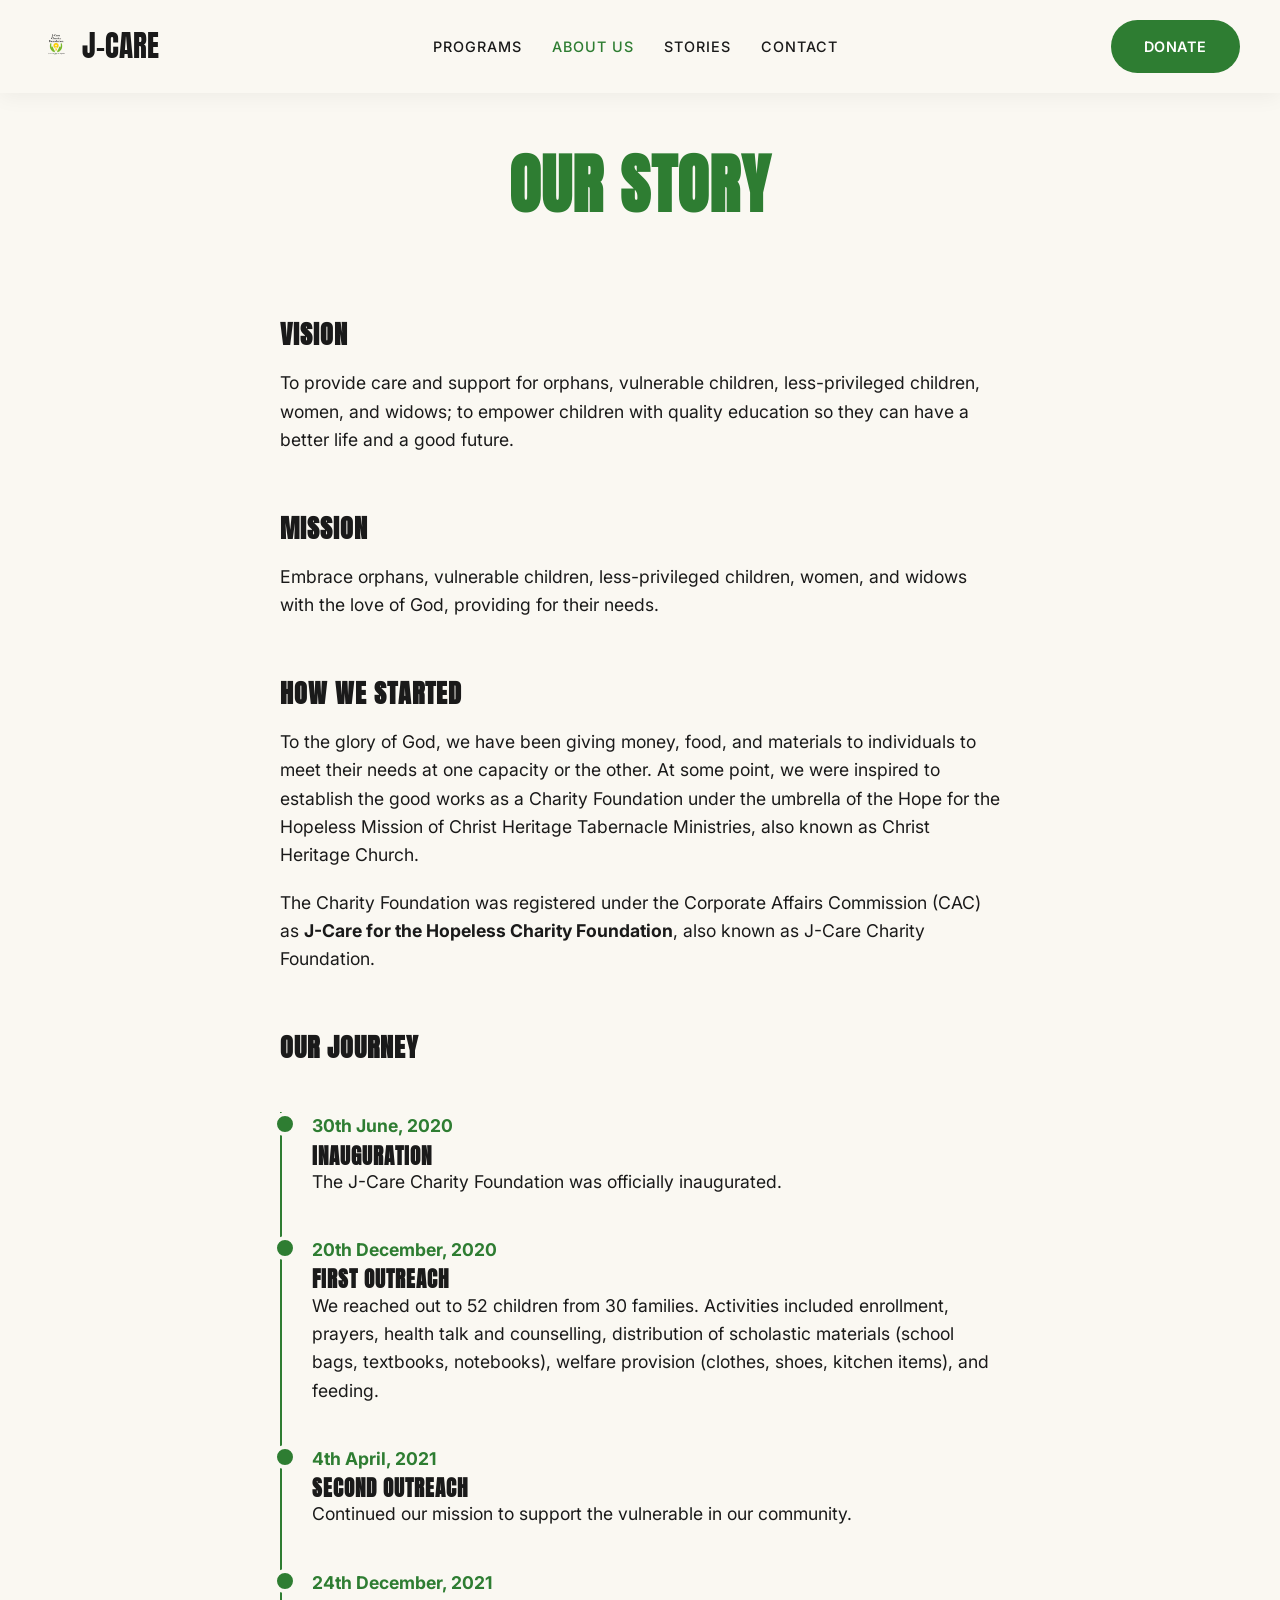
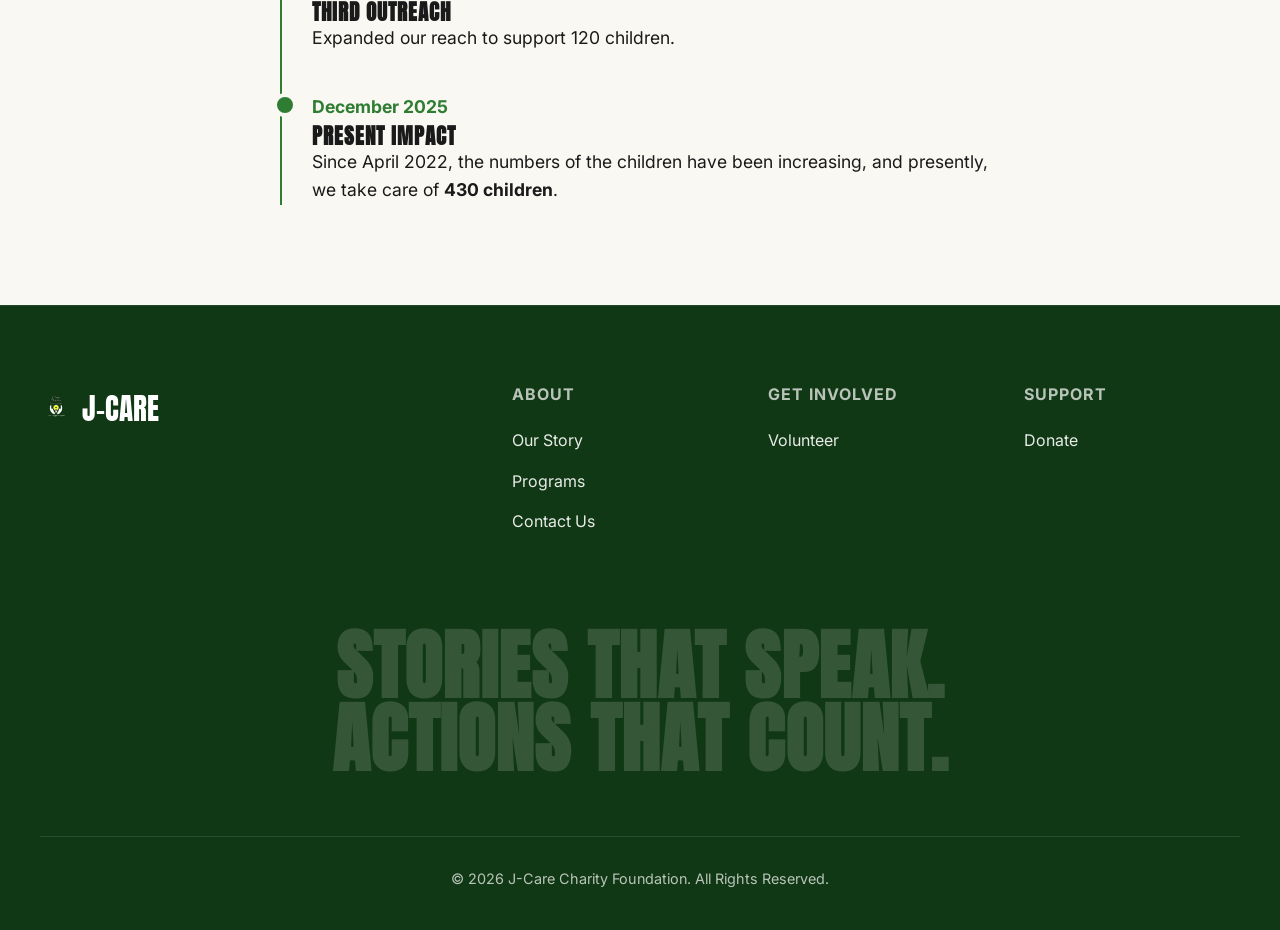
==== about.html @ a9c7470b "Second Commit" ====
<!DOCTYPE html>
<html lang="en">
<head>
  <meta charset="UTF-8">
  <meta name="viewport" content="width=device-width, initial-scale=1.0">
  <title>About Us | J-Care Charity Foundation</title>
  <link rel="stylesheet" href="css/styles.css">
  <style>
    .about-header {
      padding: 150px 0 50px;
      text-align: center;
    }
    .about-content {
      max-width: 800px;
      margin: 0 auto 100px;
      font-size: 1.1rem;
    }
    .timeline {
      margin-top: 50px;
      border-left: 2px solid var(--primary);
      padding-left: 30px;
    }
    .timeline-item {
      margin-bottom: 40px;
      position: relative;
    }
    .timeline-item::before {
      content: '';
      position: absolute;
      left: -39px;
      top: 0;
      width: 16px;
      height: 16px;
      border-radius: 50%;
      background: var(--primary);
      border: 4px solid var(--bg-cream);
    }
    .timeline-date {
      font-weight: bold;
      color: var(--primary);
      margin-bottom: 5px;
    }
    @media (max-width: 768px) {
      .about-header {
        padding: 100px 0 30px;
      }
      .about-content {
        margin-bottom: 60px;
        font-size: 1rem;
      }
      .timeline {
        padding-left: 20px;
      }
      .timeline-item::before {
        left: -29px;
      }
    }
  </style>
</head>
<body>

  <!-- Navbar -->
  <nav class="navbar scrolled" style="background: var(--bg-cream);">
    <div class="container nav-container">
      <a href="index.html" class="logo">
        <img src="images/logo-removebg-preview.png" alt="J-Care Logo" style="height: 40px; width: auto;">
        J-CARE
      </a>
      <div class="nav-links">
        <a href="programs.html">Programs</a>
        <a href="about.html" style="color: var(--primary);">About Us</a>
        <a href="impact.html">Stories</a>
        <a href="contact.html">Contact</a>
      </div>
      <div class="nav-right">
        <a href="donate.html" class="btn btn-primary">Donate</a>
      </div>
      <button class="nav-toggle" aria-label="Toggle navigation menu" aria-expanded="false">
        <span class="hamburger-line"></span>
        <span class="hamburger-line"></span>
        <span class="hamburger-line"></span>
      </button>
    </div>
  </nav>

  <!-- Mobile Navigation Drawer -->
  <div class="mobile-drawer" id="mobileDrawer" aria-hidden="true">
    <div class="drawer-header">
      <a href="index.html" class="drawer-logo">
        <img src="images/logo-removebg-preview.png" alt="J-Care Logo" style="height: 36px; width: auto;">
        J-CARE
      </a>
      <button class="drawer-close" aria-label="Close navigation menu">&times;</button>
    </div>
    <div class="drawer-links">
      <a href="index.html">Home</a>
      <a href="programs.html">Programs</a>
      <a href="about.html" class="active">About Us</a>
      <a href="impact.html">Stories</a>
      <a href="get-involved.html">Get Involved</a>
      <a href="blog.html">Blog & Updates</a>
      <a href="contact.html">Contact</a>
    </div>
    <div class="drawer-actions">
      <a href="donate.html" class="btn btn-primary" style="width: 100%; text-align: center;">Donate Now</a>
    </div>
  </div>
  <div class="drawer-backdrop" id="drawerBackdrop"></div>

  <header class="about-header container">
    <h1 class="section-title text-primary">OUR STORY</h1>
  </header>

  <section class="container about-content">
    <div style="margin-bottom: 60px;">
      <h2 style="margin-bottom: 20px;">Vision</h2>
      <p>To provide care and support for orphans, vulnerable children, less-privileged children, women, and widows; to empower children with quality education so they can have a better life and a good future.</p>
    </div>

    <div style="margin-bottom: 60px;">
      <h2 style="margin-bottom: 20px;">Mission</h2>
      <p>Embrace orphans, vulnerable children, less-privileged children, women, and widows with the love of God, providing for their needs.</p>
    </div>

    <div style="margin-bottom: 60px;">
      <h2 style="margin-bottom: 20px;">How We Started</h2>
      <p>To the glory of God, we have been giving money, food, and materials to individuals to meet their needs at one capacity or the other. At some point, we were inspired to establish the good works as a Charity Foundation under the umbrella of the Hope for the Hopeless Mission of Christ Heritage Tabernacle Ministries, also known as Christ Heritage Church.</p>
      
      <p style="margin-top: 20px;">The Charity Foundation was registered under the Corporate Affairs Commission (CAC) as <strong>J-Care for the Hopeless Charity Foundation</strong>, also known as J-Care Charity Foundation.</p>
    </div>

    <div>
      <h2 style="margin-bottom: 30px;">Our Journey</h2>
      <div class="timeline">
        <div class="timeline-item">
          <div class="timeline-date">30th June, 2020</div>
          <h3>Inauguration</h3>
          <p>The J-Care Charity Foundation was officially inaugurated.</p>
        </div>
        <div class="timeline-item">
          <div class="timeline-date">20th December, 2020</div>
          <h3>First Outreach</h3>
          <p>We reached out to 52 children from 30 families. Activities included enrollment, prayers, health talk and counselling, distribution of scholastic materials (school bags, textbooks, notebooks), welfare provision (clothes, shoes, kitchen items), and feeding.</p>
        </div>
        <div class="timeline-item">
          <div class="timeline-date">4th April, 2021</div>
          <h3>Second Outreach</h3>
          <p>Continued our mission to support the vulnerable in our community.</p>
        </div>
        <div class="timeline-item">
          <div class="timeline-date">24th December, 2021</div>
          <h3>Third Outreach</h3>
          <p>Expanded our reach to support 120 children.</p>
        </div>
        <div class="timeline-item">
          <div class="timeline-date">December 2025</div>
          <h3>Present Impact</h3>
          <p>Since April 2022, the numbers of the children have been increasing, and presently, we take care of <strong>430 children</strong>.</p>
        </div>
      </div>
    </div>
  </section>

  <!-- Footer -->
  <footer class="footer">
    <div class="container">
      <div class="footer-grid">
        <div class="footer-col">
          <a href="index.html" class="logo" style="color: white; margin-bottom: 20px;">
            <img src="images/logo-removebg-preview.png" alt="J-Care Logo" style="height: 40px; width: auto; filter: brightness(10);">
            J-CARE
          </a>
        </div>
        <div class="footer-col">
          <h4>ABOUT</h4>
          <ul>
            <li><a href="about.html">Our Story</a></li>
            <li><a href="programs.html">Programs</a></li>
            <li><a href="contact.html">Contact Us</a></li>
          </ul>
        </div>
        <div class="footer-col">
          <h4>GET INVOLVED</h4>
          <ul>
            <li><a href="get-involved.html">Volunteer</a></li>
          </ul>
        </div>
        <div class="footer-col">
          <h4>SUPPORT</h4>
          <ul>
            <li><a href="donate.html">Donate</a></li>
          </ul>
        </div>
      </div>
      <h2 class="footer-tagline">STORIES THAT SPEAK.<br>ACTIONS THAT COUNT.</h2>
      <div class="footer-bottom">
        <p style="opacity: 0.7; font-size: 0.9rem;">&copy; 2026 J-Care Charity Foundation. All Rights Reserved.</p>
      </div>
    </div>
  </footer>

  <script src="js/main.js"></script>
</body>
</html>
---- css/styles.css ----
@import url('https://fonts.googleapis.com/css2?family=Anton&family=Inter:wght@300;400;500;600;700&display=swap');

:root {
  --primary: #2E7D32;         /* J-Care Rich Green */
  --primary-light: #43A047;   /* Leaf Green */
  --primary-dark: #1B5E20;    /* Forest Green */
  --secondary: #F5B800;       /* J-Care Golden Yellow */
  --secondary-dark: #D49A00;  /* Deep Amber Gold */
  --secondary-light: #FFF8E1; /* Soft Warm Yellow */
  --bg-cream: #FAF8F2;        /* Warm natural background */
  --bg-white: #FFFFFF;
  --text-dark: #1A1A1A;
  --text-light: #FFFFFF;
  --text-muted: #6B6B6B;
  --border-radius-pill: 50px;
  --border-radius-card: 20px;
  --border-radius-input: 16px;
  --font-display: 'Anton', sans-serif;
  --font-body: 'Inter', sans-serif;
  --transition: all 0.3s ease;
}

* {
  margin: 0;
  padding: 0;
  box-sizing: border-box;
}

html {
  overflow-x: hidden;
  width: 100%;
  -webkit-text-size-adjust: 100%;
}

body {
  font-family: var(--font-body);
  background-color: var(--bg-cream);
  color: var(--text-dark);
  line-height: 1.6;
  overflow-x: hidden;
  width: 100%;
  position: relative;
}

body.menu-open {
  overflow: hidden;
  touch-action: none;
}

h1, h2, h3, h4, h5, h6 {
  font-family: var(--font-display);
  text-transform: uppercase;
  letter-spacing: 1px;
  line-height: 1.1;
}

a {
  text-decoration: none;
  color: inherit;
  transition: var(--transition);
}

img {
  max-width: 100%;
  height: auto;
  display: block;
}

/* Utilities */
.container {
  width: 100%;
  max-width: 1440px;
  margin: 0 auto;
  padding: 0 clamp(16px, 4vw, 40px);
}

.text-primary {
  color: var(--primary);
}

.text-secondary {
  color: var(--secondary-dark);
}

.text-yellow {
  color: var(--secondary);
}

.text-green {
  color: var(--primary);
}

.bg-primary {
  background-color: var(--primary);
  color: var(--text-light);
}

.bg-secondary {
  background-color: var(--secondary);
  color: var(--text-dark);
}

.btn {
  display: inline-flex;
  align-items: center;
  justify-content: center;
  padding: 14px 32px;
  border-radius: var(--border-radius-pill);
  font-weight: 600;
  font-size: 0.9rem;
  text-transform: uppercase;
  letter-spacing: 0.5px;
  cursor: pointer;
  border: 1px solid transparent;
  transition: var(--transition);
}

.btn-primary {
  background-color: var(--primary);
  color: var(--text-light);
}

.btn-primary:hover {
  background-color: var(--primary-dark);
}

.btn-secondary {
  background-color: var(--secondary);
  color: #1A1A1A;
  font-weight: 700;
}

.btn-secondary:hover {
  background-color: var(--secondary-dark);
  color: #FFFFFF;
}

.btn-outline {
  background-color: transparent;
  border-color: var(--text-dark);
  color: var(--text-dark);
}

.btn-outline:hover {
  background-color: var(--text-dark);
  color: var(--bg-cream);
}

/* Navbar */
.navbar {
  position: fixed;
  top: 0;
  left: 0;
  width: 100%;
  padding: 20px 0;
  z-index: 1000;
  transition: var(--transition);
  background: transparent;
}

.navbar.scrolled {
  background: var(--bg-cream);
  box-shadow: 0 4px 20px rgba(0,0,0,0.05);
}

.nav-container {
  display: flex;
  justify-content: space-between;
  align-items: center;
}

.logo {
  font-family: var(--font-display);
  font-size: 1.8rem;
  color: var(--text-dark);
  display: flex;
  align-items: center;
  gap: 10px;
}

.logo span {
  color: var(--primary);
}

.logo-img {
  height: 90px;
  width: auto;
  display: block;
}

.nav-links {
  display: flex;
  gap: 30px;
}

.nav-links a {
  font-weight: 500;
  font-size: 0.9rem;
  text-transform: uppercase;
  letter-spacing: 1px;
}

.nav-links a:hover {
  color: var(--primary);
}

.nav-right {
  display: flex;
  align-items: center;
  gap: 20px;
}

/* Mobile Nav Toggle & Drawer */
.nav-toggle {
  display: none;
  flex-direction: column;
  justify-content: space-around;
  width: 32px;
  height: 28px;
  background: transparent;
  border: none;
  cursor: pointer;
  padding: 2px;
  z-index: 1002;
}

.hamburger-line {
  width: 100%;
  height: 3px;
  background: var(--text-dark);
  border-radius: 3px;
  transition: all 0.3s cubic-bezier(0.25, 1, 0.5, 1);
  transform-origin: center;
}

.nav-toggle.open .hamburger-line:nth-child(1) {
  transform: translateY(8px) rotate(45deg);
}

.nav-toggle.open .hamburger-line:nth-child(2) {
  opacity: 0;
  transform: scaleX(0);
}

.nav-toggle.open .hamburger-line:nth-child(3) {
  transform: translateY(-8px) rotate(-45deg);
}

.mobile-drawer {
  position: fixed;
  top: 0;
  right: 0;
  width: min(85vw, 360px);
  height: 100vh;
  height: 100dvh;
  background: var(--bg-cream);
  z-index: 1100;
  transform: translateX(105%);
  transition: transform 0.35s cubic-bezier(0.25, 1, 0.5, 1);
  box-shadow: -10px 0 40px rgba(0,0,0,0.15);
  display: flex;
  flex-direction: column;
  padding: 24px 24px 32px;
  overflow-y: auto;
  visibility: hidden;
}

.mobile-drawer.active {
  transform: translateX(0);
  visibility: visible;
}

.drawer-header {
  display: flex;
  justify-content: space-between;
  align-items: center;
  padding-bottom: 16px;
  border-bottom: 1px solid rgba(0,0,0,0.08);
  margin-bottom: 20px;
}

.drawer-logo {
  font-family: var(--font-display);
  font-size: 1.6rem;
  color: var(--text-dark);
  display: flex;
  align-items: center;
  gap: 10px;
}

.drawer-close {
  background: none;
  border: none;
  font-size: 2.2rem;
  color: var(--text-dark);
  cursor: pointer;
  line-height: 1;
  padding: 4px;
  transition: color 0.2s ease, transform 0.2s ease;
}

.drawer-close:hover {
  color: var(--primary);
  transform: scale(1.1);
}

.drawer-links {
  display: flex;
  flex-direction: column;
  gap: 6px;
  margin-bottom: 25px;
}

.drawer-links a {
  font-size: 1.1rem;
  font-weight: 600;
  color: var(--text-dark);
  padding: 12px 10px;
  border-radius: 12px;
  text-transform: uppercase;
  letter-spacing: 0.5px;
  transition: all 0.2s ease;
  display: flex;
  align-items: center;
  justify-content: space-between;
}

.drawer-links a:hover,
.drawer-links a.active {
  background: rgba(46, 125, 50, 0.08);
  color: var(--primary);
  padding-left: 15px;
}

.drawer-actions {
  display: flex;
  flex-direction: column;
  gap: 12px;
  margin-top: auto;
  padding-top: 20px;
  border-top: 1px solid rgba(0,0,0,0.08);
}

.drawer-backdrop {
  position: fixed;
  inset: 0;
  background: rgba(0,0,0,0.5);
  backdrop-filter: blur(4px);
  -webkit-backdrop-filter: blur(4px);
  z-index: 1090;
  opacity: 0;
  visibility: hidden;
  transition: opacity 0.3s ease, visibility 0.3s ease;
}

.drawer-backdrop.active {
  opacity: 1;
  visibility: visible;
}

/* Hero Section */
.hero {
  min-height: 100vh;
  display: flex;
  flex-direction: column;
  justify-content: center;
  align-items: center;
  text-align: center;
  padding-top: 140px;
  padding-bottom: 60px;
  position: relative;
  overflow: hidden;
}

@keyframes logoPopUp {
  0% {
    opacity: 0;
    transform: scale(0.2) translateY(30px);
  }
  65% {
    opacity: 1;
    transform: scale(1.1) translateY(-6px);
  }
  85% {
    transform: scale(0.96) translateY(2px);
  }
  100% {
    opacity: 1;
    transform: scale(1) translateY(0);
  }
}

@keyframes slideInLeft {
  from {
    opacity: 0;
    transform: translateX(-100px);
  }
  to {
    opacity: 1;
    transform: translateX(0);
  }
}

@keyframes fadeInSlideUp {
  from {
    opacity: 0;
    transform: translateY(24px);
  }
  to {
    opacity: 1;
    transform: translateY(0);
  }
}

.hero-logo-wrapper {
  display: flex;
  justify-content: center;
  align-items: center;
  margin-bottom: 1.5rem;
}

.hero-logo {
  width: clamp(90px, 12vw, 140px);
  height: auto;
  margin: 0 auto;
  opacity: 0;
  transform: scale(0.2);
  animation: logoPopUp 0.85s cubic-bezier(0.34, 1.56, 0.64, 1) 0.15s forwards;
  filter: drop-shadow(0 10px 25px rgba(46, 125, 50, 0.18));
  transition: transform 0.3s ease;
}

.hero-logo:hover {
  transform: scale(1.06) rotate(-2deg);
}

.hero-title {
  font-size: clamp(2.8rem, 8vw, 8.5rem);
  margin-bottom: 1.25rem;
  line-height: 1.05;
  white-space: normal;
  word-break: break-word;
}

.hero-title .word {
  display: inline-block;
  white-space: nowrap;
}

.hero-title .char {
  display: inline-block;
  opacity: 0;
  animation: slideInLeft 1.1s cubic-bezier(0.25, 1, 0.5, 1) both;
  animation-delay: calc(0.65s + var(--i) * 0.05s);
  color: var(--primary);
}

.hero-title .word.text-green .char,
.hero-title .word:nth-of-type(1) .char,
.hero-title .word:nth-of-type(2) .char {
  color: var(--primary);
}

.hero-title .word.text-yellow .char,
.hero-title .word:nth-of-type(3) .char,
.hero-title .word:nth-of-type(4) .char {
  color: var(--secondary);
}

.hero-subtitle {
  font-size: clamp(1rem, 2.5vw, 1.25rem);
  max-width: 600px;
  margin: 0 auto 2.5rem;
  padding: 0 10px;
  color: var(--text-muted);
  opacity: 0;
  animation: fadeInSlideUp 0.9s cubic-bezier(0.25, 1, 0.5, 1) 1.65s forwards;
}

.hero-ctas {
  display: flex;
  gap: 15px;
  justify-content: center;
  flex-wrap: wrap;
  opacity: 0;
  animation: fadeInSlideUp 0.9s cubic-bezier(0.25, 1, 0.5, 1) 1.9s forwards;
}

/* Impact Section */
.impact-section {
  padding: 100px 0;
  background-color: var(--bg-cream);
  text-align: center;
}

.section-title {
  font-size: clamp(2.2rem, 5vw, 4rem);
  margin-bottom: 50px;
}

.impact-grid {
  display: grid;
  grid-template-columns: repeat(auto-fit, minmax(min(100%, 280px), 1fr));
  gap: 25px;
}

.impact-card {
  background: var(--bg-white);
  padding: 60px 40px;
  border-radius: var(--border-radius-card);
  box-shadow: 0 10px 40px rgba(0,0,0,0.03);
  text-align: left;
  transition: transform 0.4s ease, box-shadow 0.4s ease;
  border-top: 4px solid var(--primary);
}

.impact-card:nth-child(2) {
  border-top-color: var(--secondary);
}

.impact-card:nth-child(3) {
  border-top-color: var(--primary-light);
}

.impact-card:hover {
  transform: translateY(-10px);
}

.impact-card h3 {
  font-size: 1rem;
  color: var(--text-muted);
  margin-bottom: 40px;
  font-family: var(--font-body);
  letter-spacing: 1px;
}

.impact-number {
  font-size: 4.5rem;
  font-family: var(--font-display);
  color: var(--secondary-dark);
  margin-bottom: 20px;
}

.impact-number span {
  color: var(--primary);
}

.impact-card p {
  color: var(--text-muted);
  font-size: 0.95rem;
}

/* Full Bleed Carousel */
.carousel-section {
  background-color: #000;
  padding: 100px 0;
  position: relative;
  overflow: hidden;
}

.carousel-track {
  display: flex;
  width: 100%;
  align-items: center;
  transition: transform 0.4s cubic-bezier(0.25, 1, 0.5, 1);
}

.carousel-slide {
  flex: 0 0 100%;
  position: relative;
  display: flex;
  align-items: center;
  justify-content: center;
}

.carousel-text {
  position: relative;
  font-size: clamp(4rem, 10vw, 10rem);
  font-family: var(--font-display);
  color: white;
  text-shadow: 2px 4px 20px rgba(0,0,0,0.5);
  margin: 0;
  z-index: 2;
  text-align: center;
  padding: 0 20px;
}

/* Stories Section */
.stories-section {
  padding: 100px 0;
  background: var(--bg-cream);
  overflow: hidden;
}

.stories-carousel {
  width: 100%;
  overflow: hidden;
  padding: 20px 0;
}

.marquee-track {
  display: flex;
  width: max-content;
  animation: scroll-marquee 40s linear infinite;
}

.marquee-track:hover {
  animation-play-state: paused;
}

@keyframes scroll-marquee {
  0% { transform: translateX(0); }
  100% { transform: translateX(-50%); }
}

.story-card {
  width: 350px;
  height: 450px;
  border-radius: 35px;
  margin-right: 20px;
  position: relative;
  overflow: hidden;
  flex: 0 0 auto;
}

.story-card img {
  width: 100%;
  height: 100%;
  object-fit: cover;
  transition: transform 0.5s ease;
}

.story-card:hover img {
  transform: scale(1.05);
}

.story-content {
  position: absolute;
  bottom: 0;
  left: 0;
  width: 100%;
  padding: 30px;
  background: linear-gradient(to top, rgba(0,0,0,0.8), transparent);
  color: var(--text-light);
}

/* Donate Section */
.donate-section {
  position: relative;
  min-height: 100vh;
  display: flex;
  align-items: center;
  justify-content: center;
  background-image: url("../images/Children Carnival/donateimg.jpg");
  background-size: cover;
  background-position: center;
  padding: 100px 20px;
}

.donate-overlay {
  position: absolute;
  top: 0; left: 0; width: 100%; height: 100%;
  background: linear-gradient(to bottom, transparent 40%, #154719 100%);
  opacity: 0.92;
}

.donate-card {
  position: relative;
  z-index: 10;
  background: rgba(255, 255, 255, 0.85);
  backdrop-filter: blur(20px);
  -webkit-backdrop-filter: blur(20px);
  padding: 50px;
  border-radius: 40px;
  width: 100%;
  max-width: 600px;
  box-shadow: 0 20px 60px rgba(0,0,0,0.15);
  text-align: center;
}

.donate-card h3 {
  font-family: var(--font-body);
  font-weight: 700;
  font-size: 1.2rem;
  margin-bottom: 30px;
  text-transform: none;
}

.donate-toggle {
  display: flex;
  background: var(--bg-cream);
  border-radius: var(--border-radius-pill);
  padding: 5px;
  margin-bottom: 30px;
}

.donate-toggle button {
  flex: 1;
  padding: 12px;
  border: none;
  background: transparent;
  border-radius: var(--border-radius-pill);
  font-weight: 600;
  font-size: 0.9rem;
  cursor: pointer;
  transition: var(--transition);
}

.donate-toggle button.active {
  background: var(--primary);
  color: white;
  box-shadow: 0 4px 10px rgba(46, 125, 50, 0.25);
}

.donate-grid {
  display: grid;
  grid-template-columns: repeat(3, 1fr);
  gap: 15px;
  margin-bottom: 20px;
}

.donate-amount {
  padding: 15px;
  border: 1px solid #eee;
  border-radius: var(--border-radius-pill);
  background: transparent;
  font-weight: 600;
  cursor: pointer;
  transition: var(--transition);
}

.donate-amount:hover, .donate-amount.active {
  border-color: var(--primary);
  color: var(--primary);
  background: rgba(46, 125, 50, 0.08);
}

.donate-custom {
  width: 100%;
  padding: 15px 25px;
  border: 1px solid #eee;
  border-radius: var(--border-radius-pill);
  margin-bottom: 20px;
  font-size: 1rem;
  outline: none;
}

.donate-custom:focus {
  border-color: var(--primary);
}

.donate-card .btn-primary {
  background-color: var(--secondary);
  color: #1A1A1A;
  font-weight: 700;
}

.donate-card .btn-primary:hover {
  background-color: var(--secondary-dark);
  color: #FFFFFF;
}

.donate-footer-text {
  position: relative;
  z-index: 10;
  text-align: center;
  color: var(--text-light);
  margin-top: 50px;
}

.donate-footer-text h2 {
  font-size: clamp(3rem, 6vw, 5rem);
  margin-bottom: 20px;
}

/* Programs Section */
.programs-section {
  padding: 100px 0;
  background: var(--primary);
  color: var(--text-light);
}

.programs-grid {
  display: grid;
  grid-template-columns: repeat(auto-fit, minmax(min(100%, 280px), 1fr));
  gap: 30px;
  margin-top: 60px;
}

.program-card {
  display: flex;
  flex-direction: column;
  gap: 20px;
  text-align: left;
}

.program-img-wrapper {
  background: rgba(0,0,0,0.1);
  border-radius: 30px;
  height: 350px;
  position: relative;
  overflow: hidden;
  cursor: pointer;
}

.program-img {
  position: absolute;
  top: 0; left: 0; width: 100%; height: 100%;
  object-fit: cover;
  opacity: 1;
  transition: transform 0.5s ease;
  transform: scale(1);
}

.program-img-wrapper:hover .program-img {
  transform: scale(1.06);
}

.program-icon {
  position: absolute;
  top: 20px;
  right: 20px;
  width: 40px;
  height: 40px;
  background: rgba(255,255,255,0.25);
  border-radius: 50%;
  display: flex;
  align-items: center;
  justify-content: center;
  backdrop-filter: blur(5px);
  transition: background 0.3s ease, transform 0.3s ease;
  z-index: 10;
}

.program-img-wrapper:hover .program-icon {
  background: var(--secondary);
  transform: scale(1.1);
}

.program-img-wrapper:hover .program-icon svg {
  stroke: #1A1A1A;
}

.program-content {
  padding: 0 10px;
}

.program-card h3 {
  font-size: 2rem;
  margin-bottom: 15px;
  text-transform: none;
  font-family: var(--font-display);
}

.program-card p {
  font-size: 0.95rem;
  opacity: 0.9;
}

.programs-section .btn-outline {
  border: 2px solid var(--secondary);
  color: var(--secondary);
  font-weight: 700;
  transition: var(--transition);
}

.programs-section .btn-outline:hover {
  background-color: var(--secondary);
  color: #113814;
  border-color: var(--secondary);
  transform: translateY(-2px);
  box-shadow: 0 8px 20px rgba(0,0,0,0.15);
}


/* Footer */
.footer {
  background: #113814;
  color: var(--text-light);
  padding: 80px 0 40px;
  border-top: 1px solid rgba(255,255,255,0.08);
}

.footer-grid {
  display: grid;
  grid-template-columns: 2fr 1fr 1fr 1fr;
  gap: 40px;
  margin-bottom: 80px;
}

.footer-col h4 {
  font-family: var(--font-body);
  font-size: 1rem;
  margin-bottom: 25px;
  opacity: 0.7;
}

.footer-col ul {
  list-style: none;
}

.footer-col ul li {
  margin-bottom: 15px;
}

.footer-col ul a {
  opacity: 0.9;
}

.footer-col ul a:hover {
  opacity: 1;
  color: var(--secondary);
  text-decoration: none;
}

.footer-tagline {
  font-size: clamp(2.4rem, 6vw, 6.5rem);
  text-align: center;
  opacity: 0.15;
  margin-bottom: 60px;
  line-height: 0.95;
  word-break: break-word;
}

.footer-bottom {
  display: flex;
  justify-content: center;
  align-items: center;
  text-align: center;
  padding-top: 30px;
  border-top: 1px solid rgba(255,255,255,0.1);
}

/* Comprehensive Responsive System */
@media (max-width: 1024px) {
  .hero-title {
    font-size: clamp(2.6rem, 7vw, 6rem);
  }
  .footer-grid {
    grid-template-columns: 1.5fr 1fr 1fr 1fr;
    gap: 30px;
  }
}

@media (max-width: 900px) {
  .footer-grid {
    grid-template-columns: 1fr 1fr;
    gap: 40px;
    margin-bottom: 50px;
  }
}

@media (max-width: 768px) {
  /* Navigation: Show mobile toggle, hide desktop nav */
  .nav-links, .nav-right {
    display: none !important;
  }
  .nav-toggle {
    display: flex;
  }

  /* Hero Section */
  .hero {
    padding-top: 110px;
    padding-bottom: 40px;
    min-height: calc(100vh - 60px);
  }
  .hero-logo-wrapper {
    margin-bottom: 1.25rem;
  }
  .hero-logo {
    width: clamp(75px, 18vw, 110px);
  }
  .hero-title {
    font-size: clamp(2.3rem, 9vw, 4.5rem);
    margin-bottom: 1rem;
  }
  .hero-subtitle {
    font-size: 1.05rem;
    margin-bottom: 2rem;
  }

  /* Impact Section */
  .impact-section {
    padding: 70px 0;
  }
  .impact-card {
    padding: 35px 25px;
  }
  .impact-number {
    font-size: clamp(3rem, 10vw, 4rem);
  }

  /* Full Bleed Carousel */
  .carousel-section {
    padding: 60px 0;
  }
  .carousel-text {
    font-size: clamp(2rem, 7vw, 4.5rem);
  }

  /* Stories Section */
  .stories-section {
    padding: 70px 0;
  }
  .story-card {
    width: 290px;
    height: 390px;
    border-radius: 24px;
    margin-right: 15px;
  }
  .story-content {
    padding: 20px;
  }
  .story-content h4 {
    font-size: 1.15rem;
  }
  .story-content p {
    font-size: 0.85rem;
  }

  /* Donate Section */
  .donate-section {
    padding: 70px 15px;
    min-height: auto;
  }
  .donate-card {
    padding: 32px 20px;
    border-radius: 28px;
    max-width: 500px;
  }
  .donate-grid {
    grid-template-columns: repeat(2, 1fr);
    gap: 10px;
  }
  .donate-amount {
    padding: 12px 6px;
    font-size: 0.9rem;
  }
  .donate-footer-text {
    margin-top: 35px;
  }
  .donate-footer-text h2 {
    font-size: clamp(2.2rem, 6vw, 3.5rem);
  }

  /* Programs Section */
  .programs-section {
    padding: 70px 0;
  }
  .program-img-wrapper {
    height: 280px;
    border-radius: 22px;
  }
  .program-card h3 {
    font-size: 1.6rem;
  }

  /* Footer */
  .footer {
    padding: 60px 0 30px;
  }
  .footer-grid {
    grid-template-columns: 1fr;
    gap: 30px;
    margin-bottom: 40px;
  }
  .footer-tagline {
    font-size: clamp(2.2rem, 7vw, 4.5rem);
    margin-bottom: 40px;
  }
  .footer-bottom {
    flex-direction: column;
    gap: 15px;
    text-align: center;
  }
}

@media (max-width: 480px) {
  .hero-ctas {
    flex-direction: column;
    width: 100%;
    max-width: 300px;
    margin: 0 auto;
    gap: 12px;
  }
  .hero-ctas .btn {
    width: 100%;
    text-align: center;
    padding: 12px 24px;
  }
  .section-title {
    font-size: clamp(1.9rem, 7vw, 2.5rem);
    margin-bottom: 35px;
  }
  .story-card {
    width: 250px;
    height: 350px;
    border-radius: 20px;
  }
  .donate-toggle button {
    padding: 10px 6px;
    font-size: 0.8rem;
  }
}

/* Ensure mobile form elements don't trigger iOS Safari auto-zoom */
@media (max-width: 768px) {
  input, select, textarea {
    font-size: 16px !important;
  }
}
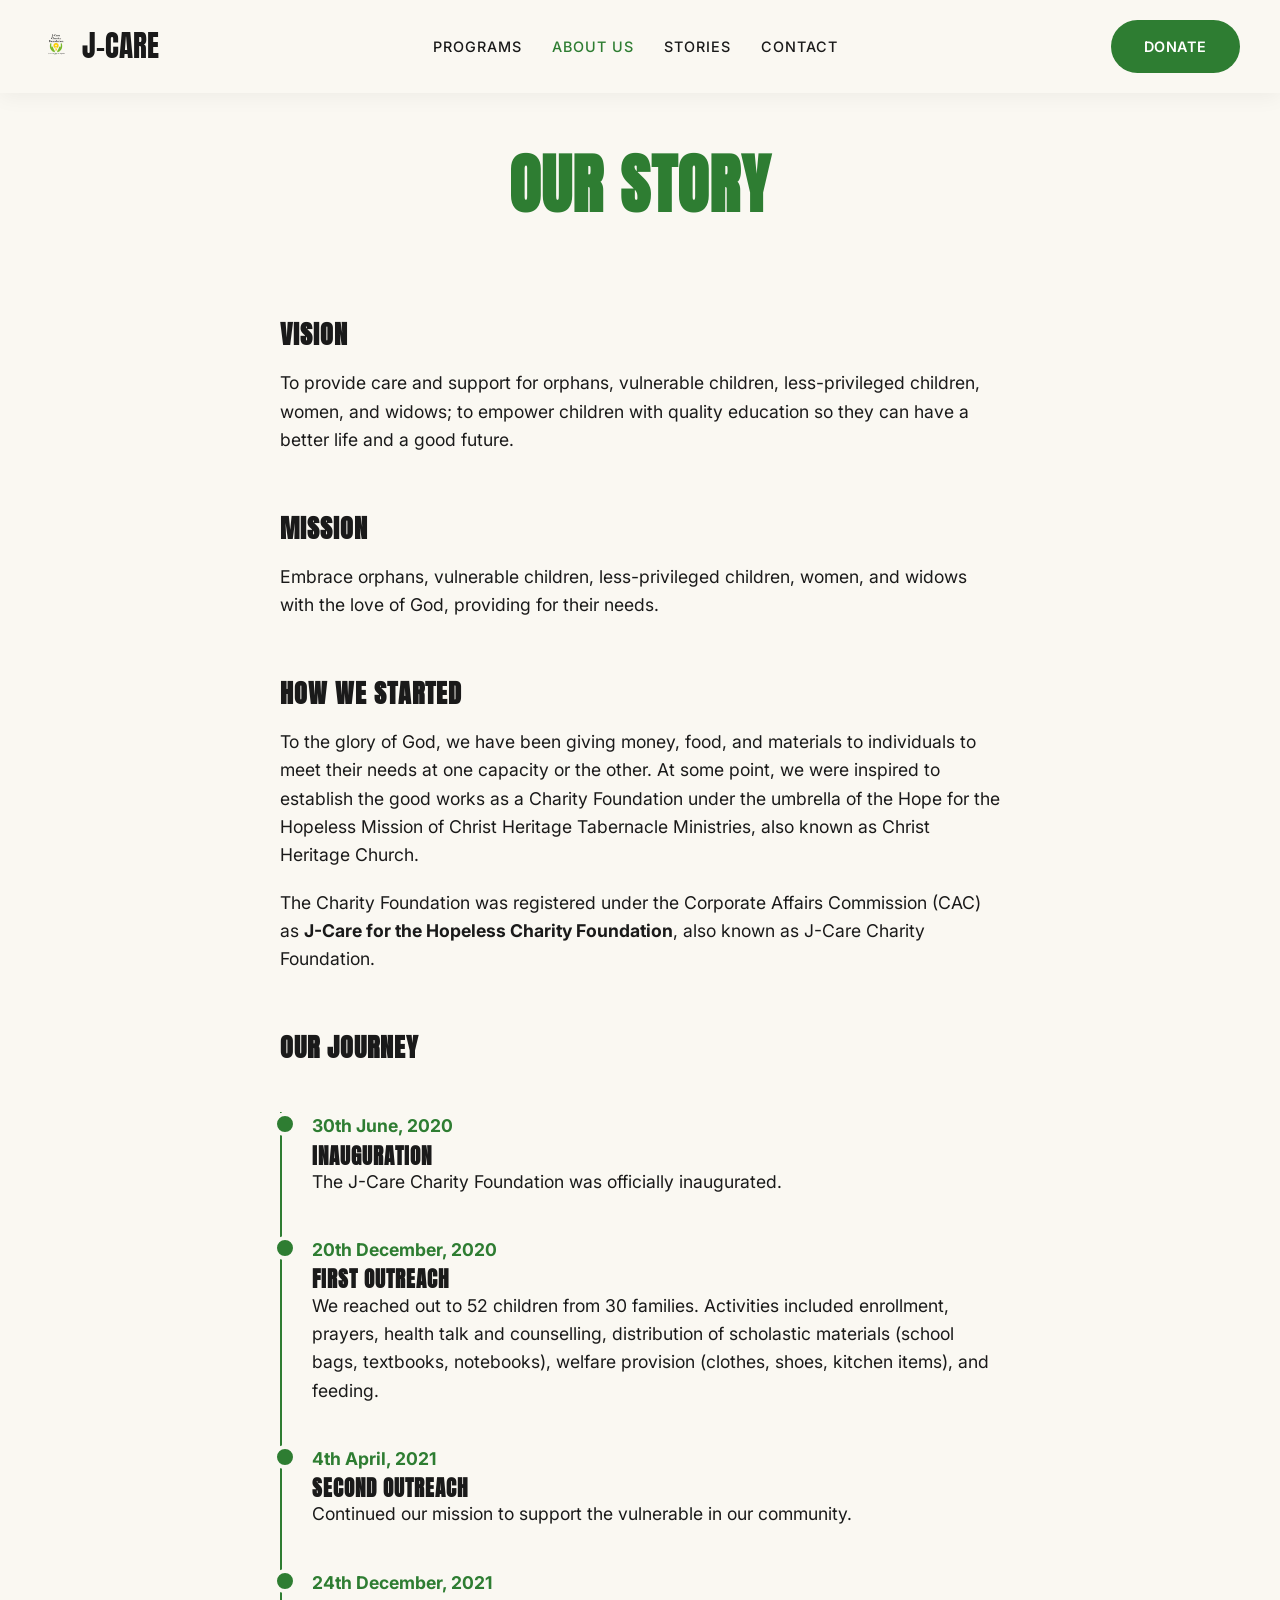
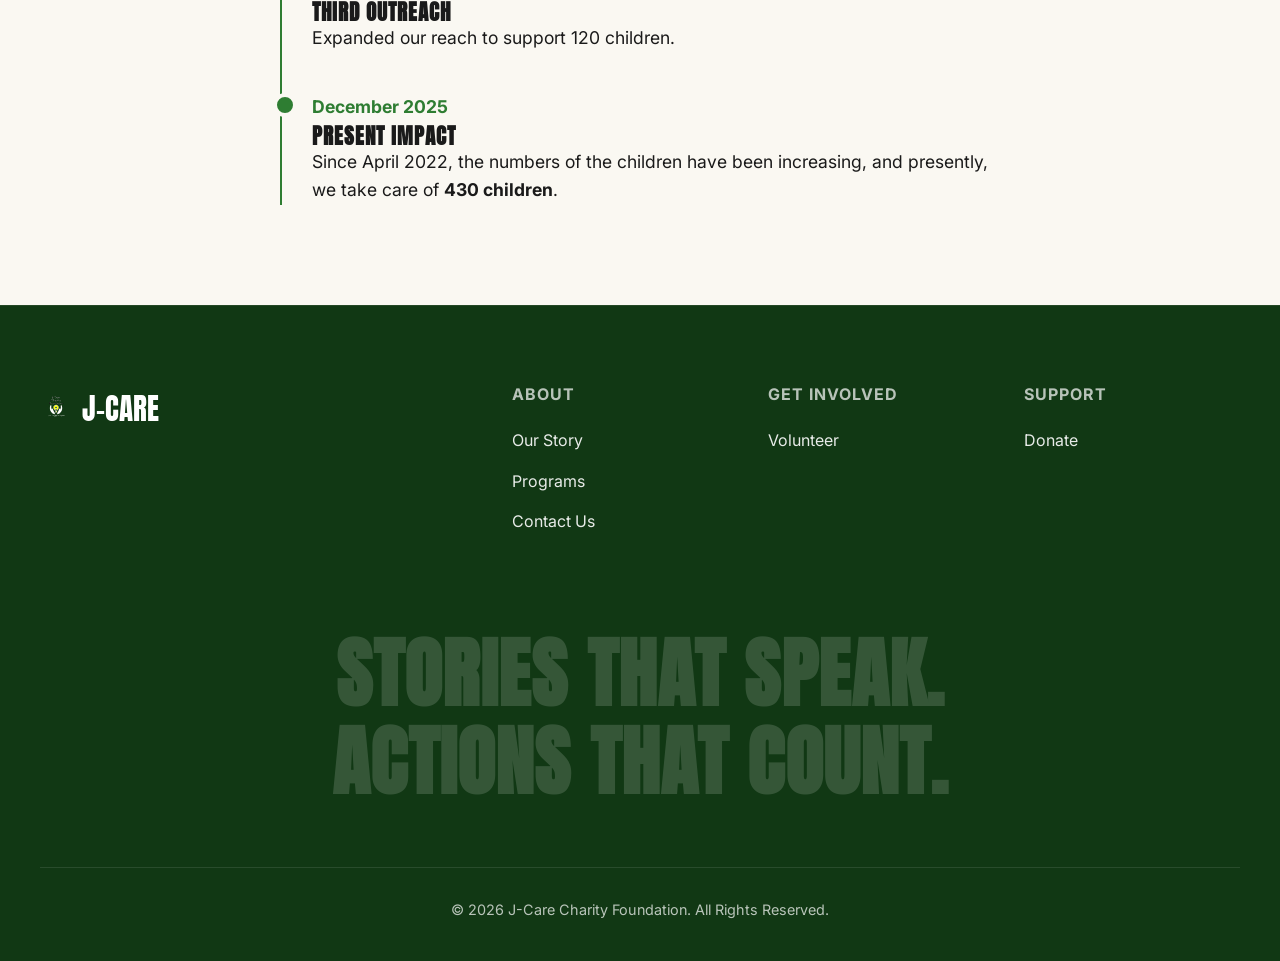
==== commit ab0b46ee: "Second Commit" ====
--- a/about.html
+++ b/about.html
@@ -98,7 +98,6 @@
       <a href="about.html" class="active">About Us</a>
       <a href="impact.html">Stories</a>
       <a href="get-involved.html">Get Involved</a>
-      <a href="blog.html">Blog & Updates</a>
       <a href="contact.html">Contact</a>
     </div>
     <div class="drawer-actions">
--- a/css/styles.css
+++ b/css/styles.css
@@ -918,7 +918,7 @@
   text-align: center;
   opacity: 0.15;
   margin-bottom: 60px;
-  line-height: 0.95;
+  line-height: 1.15;
   word-break: break-word;
 }
 
